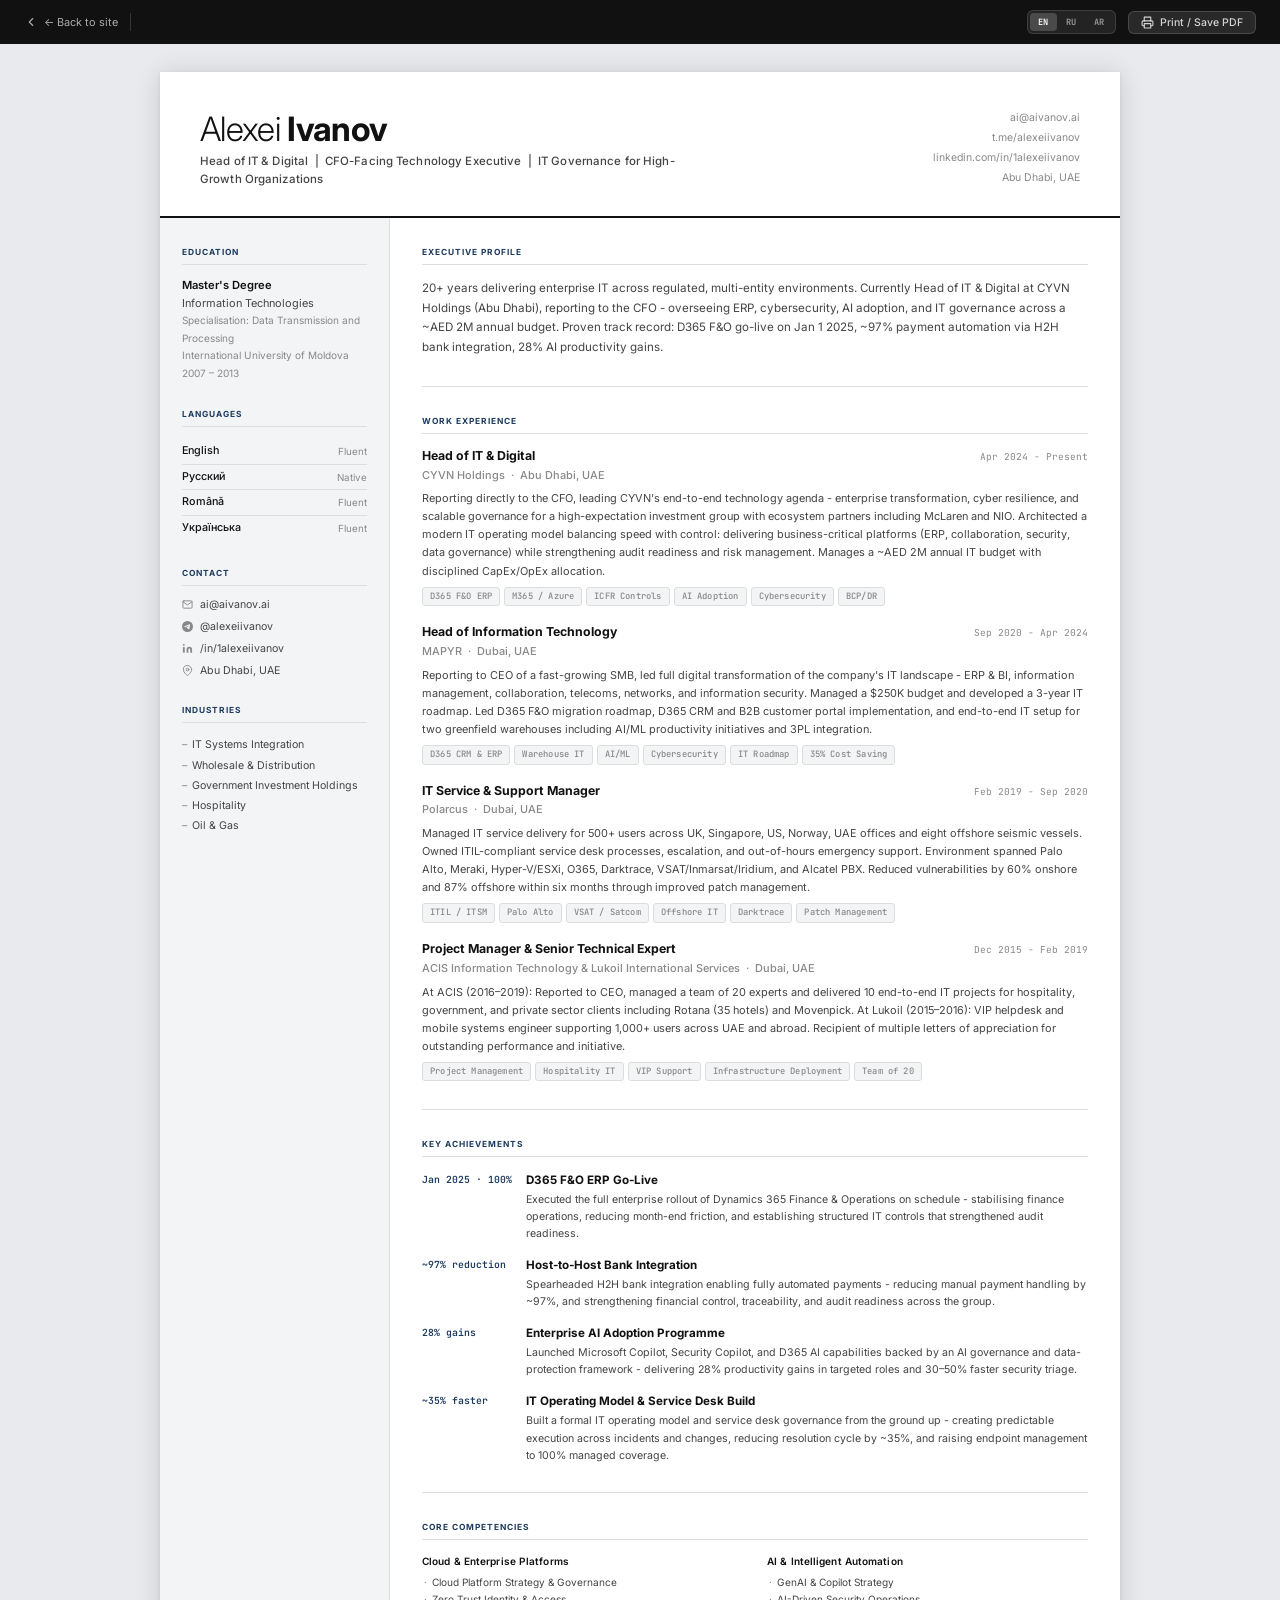
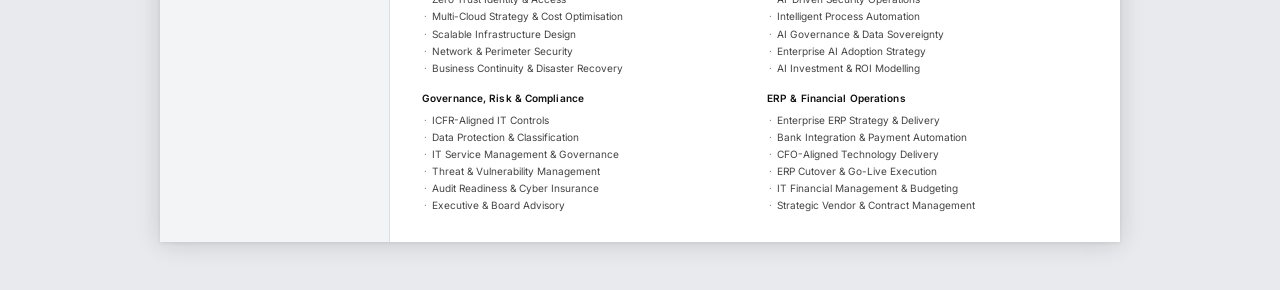
==== cv.html @ a42779e3 "Add multilingual support (EN/RU/AR), CV page, and content improvements - Add full i18n system with t" ====
<!DOCTYPE html>
<html lang="en" dir="ltr" data-lang="en">
<head>
  <meta charset="UTF-8" />
  <meta name="viewport" content="width=device-width, initial-scale=1.0" />
  <title>Alexei Ivanov — CV</title>
  <meta name="robots" content="noindex" />
  <link rel="preconnect" href="https://fonts.googleapis.com" />
  <link rel="preconnect" href="https://fonts.gstatic.com" crossorigin />
  <link href="https://fonts.googleapis.com/css2?family=Inter:wght@300;400;500;600;700&family=JetBrains+Mono:wght@400;500&display=swap" rel="stylesheet" />
  <link rel="icon" type="image/svg+xml" href="favicon.svg" />
  <!-- Google tag (gtag.js) -->
  <script async src="https://www.googletagmanager.com/gtag/js?id=G-F5RWMWG06Z"></script>
  <script>
    window.dataLayer = window.dataLayer || [];
    function gtag(){dataLayer.push(arguments);}
    gtag('js', new Date());
    gtag('config', 'G-F5RWMWG06Z');
  </script>
  <style>
    *, *::before, *::after { box-sizing: border-box; margin: 0; padding: 0; }

    :root {
      --ink:       #111111;
      --ink-2:     #444444;
      --ink-3:     #888888;
      --rule:      #dddddd;
      --sidebar-bg:#f3f4f6;
      --page-bg:   #ffffff;
      --accent:    #1c3a5e;
      --page-w:    960px;
      --font:      'Inter', system-ui, sans-serif;
      --mono:      'JetBrains Mono', monospace;
    }

    html { font-size: 14px; -webkit-text-size-adjust: 100%; }
    body {
      font-family: var(--font);
      background: #e8eaed;
      color: var(--ink-2);
      line-height: 1.55;
      min-height: 100vh;
    }

    a { color: inherit; text-decoration: none; }

    /* ── TOOLBAR ─────────────────────────────────────────────── */
    .toolbar {
      position: sticky;
      top: 0;
      z-index: 100;
      background: var(--ink);
      color: #fff;
      display: flex;
      align-items: center;
      gap: 12px;
      padding: 0 24px;
      height: 44px;
      font-size: 0.78rem;
      print-color-adjust: exact;
    }

    .toolbar__back {
      color: #aaa;
      display: flex;
      align-items: center;
      gap: 6px;
      transition: color 0.2s;
      white-space: nowrap;
    }
    .toolbar__back:hover { color: #fff; }

    .toolbar__sep { width: 1px; height: 18px; background: rgba(255,255,255,0.15); }

    .toolbar__spacer { flex: 1; }

    .lang-switcher {
      display: flex;
      align-items: center;
      background: rgba(255,255,255,0.08);
      border: 1px solid rgba(255,255,255,0.12);
      border-radius: 6px;
      padding: 2px;
      gap: 1px;
    }
    .lang-btn {
      background: transparent;
      border: none;
      color: rgba(255,255,255,0.55);
      font-family: var(--mono);
      font-size: 0.62rem;
      font-weight: 600;
      letter-spacing: 0.06em;
      padding: 3px 8px;
      border-radius: 4px;
      cursor: pointer;
      transition: background 0.15s, color 0.15s;
    }
    .lang-btn:hover { color: #fff; background: rgba(255,255,255,0.1); }
    .lang-btn.active { background: rgba(255,255,255,0.18); color: #fff; }

    .toolbar__print {
      display: flex;
      align-items: center;
      gap: 6px;
      background: rgba(255,255,255,0.1);
      border: 1px solid rgba(255,255,255,0.15);
      border-radius: 6px;
      color: rgba(255,255,255,0.8);
      font-family: var(--font);
      font-size: 0.75rem;
      font-weight: 500;
      padding: 4px 12px;
      cursor: pointer;
      transition: background 0.2s, color 0.2s;
      white-space: nowrap;
    }
    .toolbar__print:hover { background: rgba(255,255,255,0.18); color: #fff; }
    .toolbar__print svg { flex-shrink: 0; }

    /* ── PAGE WRAPPER ────────────────────────────────────────── */
    .page-wrap {
      max-width: var(--page-w);
      margin: 28px auto 48px;
      background: var(--page-bg);
      box-shadow: 0 2px 24px rgba(0,0,0,0.14), 0 1px 4px rgba(0,0,0,0.08);
    }

    /* ── CV HEADER ───────────────────────────────────────────── */
    .cv-header {
      padding: 36px 40px 28px;
      border-bottom: 2px solid var(--ink);
      display: flex;
      align-items: flex-end;
      justify-content: space-between;
      gap: 24px;
    }

    .cv-header__name h1 {
      font-size: 2.4rem;
      font-weight: 300;
      color: var(--ink);
      letter-spacing: -0.02em;
      line-height: 1;
    }
    .cv-header__name h1 strong {
      font-weight: 700;
    }

    .cv-header__title {
      font-size: 0.82rem;
      font-weight: 500;
      color: var(--ink-2);
      margin-top: 8px;
      letter-spacing: 0.01em;
      line-height: 1.5;
      max-width: 480px;
    }

    .cv-header__contact {
      text-align: right;
      font-size: 0.75rem;
      color: var(--ink-3);
      line-height: 1.9;
      flex-shrink: 0;
    }
    .cv-header__contact a { color: var(--ink-3); }
    .cv-header__contact a:hover { color: var(--ink); }

    /* ── TWO-COLUMN BODY ─────────────────────────────────────── */
    .cv-body {
      display: grid;
      grid-template-columns: 230px 1fr;
      min-height: 900px;
    }

    /* ── SIDEBAR ─────────────────────────────────────────────── */
    .cv-sidebar {
      background: var(--sidebar-bg);
      padding: 28px 22px;
      border-right: 1px solid var(--rule);
    }

    .cv-sidebar__section {
      margin-bottom: 26px;
    }

    .cv-section-label {
      font-size: 0.6rem;
      font-weight: 700;
      letter-spacing: 0.12em;
      text-transform: uppercase;
      color: var(--accent);
      border-bottom: 1px solid var(--rule);
      padding-bottom: 5px;
      margin-bottom: 12px;
    }

    .cv-sidebar__item {
      font-size: 0.78rem;
      color: var(--ink-2);
      line-height: 1.6;
      margin-bottom: 6px;
    }

    .cv-sidebar__item strong {
      display: block;
      font-weight: 600;
      color: var(--ink);
      font-size: 0.8rem;
    }

    .cv-sidebar__item .sub {
      font-size: 0.72rem;
      color: var(--ink-3);
    }

    .cv-sidebar__contact-row {
      display: flex;
      align-items: flex-start;
      gap: 7px;
      font-size: 0.76rem;
      color: var(--ink-2);
      margin-bottom: 7px;
      line-height: 1.4;
    }
    .cv-sidebar__contact-row svg {
      flex-shrink: 0;
      margin-top: 1px;
      color: var(--ink-3);
    }

    .cv-lang-row {
      font-size: 0.77rem;
      color: var(--ink-2);
      padding: 4px 0;
      border-bottom: 1px solid var(--rule);
      display: flex;
      justify-content: space-between;
      align-items: center;
    }
    .cv-lang-row:last-child { border-bottom: none; }
    .cv-lang-row span:first-child { font-weight: 500; color: var(--ink); }
    .cv-lang-row span:last-child { font-size: 0.7rem; color: var(--ink-3); }

    .cv-industry-list {
      font-size: 0.76rem;
      color: var(--ink-2);
      line-height: 1.9;
    }
    .cv-industry-list li {
      list-style: none;
      padding-left: 10px;
      position: relative;
    }
    .cv-industry-list li::before {
      content: '–';
      position: absolute;
      left: 0;
      color: var(--ink-3);
    }

    /* ── MAIN ────────────────────────────────────────────────── */
    .cv-main {
      padding: 28px 32px;
    }

    /* ── MAIN SECTION ─────────────────────────────────────────── */
    .cv-main__section {
      margin-bottom: 28px;
      padding-bottom: 28px;
      border-bottom: 1px solid var(--rule);
    }
    .cv-main__section:last-child {
      border-bottom: none;
      margin-bottom: 0;
      padding-bottom: 0;
    }

    .cv-main__label {
      font-size: 0.6rem;
      font-weight: 700;
      letter-spacing: 0.12em;
      text-transform: uppercase;
      color: var(--accent);
      border-bottom: 1px solid var(--rule);
      padding-bottom: 5px;
      margin-bottom: 14px;
    }

    /* Profile */
    .cv-profile p {
      font-size: 0.83rem;
      color: var(--ink-2);
      line-height: 1.7;
    }

    /* Experience */
    .cv-job { margin-bottom: 18px; }
    .cv-job:last-child { margin-bottom: 0; }

    .cv-job__header {
      display: flex;
      align-items: baseline;
      justify-content: space-between;
      gap: 12px;
      margin-bottom: 2px;
    }

    .cv-job__role {
      font-size: 0.88rem;
      font-weight: 700;
      color: var(--ink);
      line-height: 1.3;
    }

    .cv-job__period {
      font-family: var(--mono);
      font-size: 0.68rem;
      color: var(--ink-3);
      white-space: nowrap;
      flex-shrink: 0;
    }

    .cv-job__company {
      font-size: 0.78rem;
      font-weight: 500;
      color: var(--ink-3);
      margin-bottom: 6px;
    }

    .cv-job__desc {
      font-size: 0.78rem;
      color: var(--ink-2);
      line-height: 1.65;
    }

    .cv-job__tags {
      display: flex;
      flex-wrap: wrap;
      gap: 4px;
      margin-top: 7px;
    }

    .cv-job__tag {
      font-size: 0.63rem;
      font-family: var(--mono);
      font-weight: 500;
      color: var(--ink-3);
      background: var(--sidebar-bg);
      border: 1px solid var(--rule);
      border-radius: 3px;
      padding: 2px 7px;
      letter-spacing: 0.02em;
    }

    /* Achievements */
    .cv-ach { margin-bottom: 14px; display: flex; gap: 14px; align-items: flex-start; }
    .cv-ach:last-child { margin-bottom: 0; }

    .cv-ach__metric {
      font-family: var(--mono);
      font-size: 0.7rem;
      font-weight: 600;
      color: var(--accent);
      white-space: nowrap;
      min-width: 90px;
      padding-top: 1px;
    }

    .cv-ach__body { flex: 1; }
    .cv-ach__title {
      font-size: 0.83rem;
      font-weight: 700;
      color: var(--ink);
      margin-bottom: 2px;
    }
    .cv-ach__desc {
      font-size: 0.76rem;
      color: var(--ink-2);
      line-height: 1.6;
    }

    /* Competencies */
    .cv-comp-grid {
      display: grid;
      grid-template-columns: 1fr 1fr;
      gap: 14px 24px;
    }

    .cv-comp-group__title {
      font-size: 0.72rem;
      font-weight: 600;
      color: var(--ink);
      margin-bottom: 5px;
      letter-spacing: 0.01em;
    }

    .cv-comp-list {
      list-style: none;
    }
    .cv-comp-list li {
      font-size: 0.72rem;
      color: var(--ink-2);
      line-height: 1.7;
      padding-left: 10px;
      position: relative;
    }
    .cv-comp-list li::before {
      content: '·';
      position: absolute;
      left: 2px;
      color: var(--ink-3);
    }

    /* ── RTL ─────────────────────────────────────────────────── */
    [dir="rtl"] .cv-body { grid-template-columns: 1fr 230px; }
    [dir="rtl"] .cv-sidebar { border-right: none; border-left: 1px solid var(--rule); }
    [dir="rtl"] .cv-header { flex-direction: row-reverse; }
    [dir="rtl"] .cv-header__contact { text-align: left; }
    [dir="rtl"] .cv-header__title { max-width: none; }
    [dir="rtl"] .cv-job__header { flex-direction: row-reverse; }
    [dir="rtl"] .cv-ach { flex-direction: row-reverse; }
    [dir="rtl"] .cv-ach__metric { text-align: left; }
    [dir="rtl"] .cv-sidebar__contact-row { flex-direction: row-reverse; text-align: right; }
    [dir="rtl"] .cv-lang-row { flex-direction: row-reverse; }
    [dir="rtl"] .cv-industry-list li { padding-left: 0; padding-right: 10px; }
    [dir="rtl"] .cv-industry-list li::before { left: auto; right: 0; }
    [dir="rtl"] .cv-comp-list li { padding-left: 0; padding-right: 10px; }
    [dir="rtl"] .cv-comp-list li::before { left: auto; right: 2px; }
    [dir="rtl"] .cv-sidebar__item { text-align: right; }
    [dir="rtl"] .cv-section-label,
    [dir="rtl"] .cv-main__label { text-align: right; }
    [dir="rtl"] .cv-job__company,
    [dir="rtl"] .cv-job__desc,
    [dir="rtl"] .cv-ach__desc,
    [dir="rtl"] .cv-profile p { text-align: right; }

    /* ── PRINT ───────────────────────────────────────────────── */
    @media print {
      body { background: white; }
      .toolbar { display: none; }
      .page-wrap { box-shadow: none; margin: 0; max-width: 100%; }
      .cv-body { min-height: auto; }
      .cv-main__section { break-inside: avoid; }
      .cv-job { break-inside: avoid; }
      .cv-ach { break-inside: avoid; }
    }

    /* ── RESPONSIVE ──────────────────────────────────────────── */
    @media (max-width: 700px) {
      .page-wrap { margin: 0; box-shadow: none; }
      .cv-body { grid-template-columns: 1fr; }
      .cv-sidebar { border-right: none; border-bottom: 1px solid var(--rule); }
      .cv-header { flex-direction: column; align-items: flex-start; }
      .cv-header__contact { text-align: left; }
      .cv-comp-grid { grid-template-columns: 1fr; }
      [dir="rtl"] .cv-body { grid-template-columns: 1fr; }
      [dir="rtl"] .cv-sidebar { border-left: none; border-bottom: 1px solid var(--rule); }
    }
  </style>
</head>
<body>

  <!-- Toolbar -->
  <div class="toolbar">
    <a href="index.html" class="toolbar__back">
      <svg width="14" height="14" viewBox="0 0 24 24" fill="none" stroke="currentColor" stroke-width="2" stroke-linecap="round" stroke-linejoin="round" aria-hidden="true"><polyline points="15 18 9 12 15 6"/></svg>
      <span data-i18n="cv_back">← Back to site</span>
    </a>
    <div class="toolbar__sep"></div>
    <div class="toolbar__spacer"></div>
    <div class="lang-switcher" aria-label="Language">
      <button class="lang-btn active" data-lang="en">EN</button>
      <button class="lang-btn" data-lang="ru">RU</button>
      <button class="lang-btn" data-lang="ar">AR</button>
    </div>
    <button class="toolbar__print" onclick="window.print()">
      <svg width="13" height="13" viewBox="0 0 24 24" fill="none" stroke="currentColor" stroke-width="2" stroke-linecap="round" stroke-linejoin="round" aria-hidden="true"><polyline points="6 9 6 2 18 2 18 9"/><path d="M6 18H4a2 2 0 0 1-2-2v-5a2 2 0 0 1 2-2h16a2 2 0 0 1 2 2v5a2 2 0 0 1-2 2h-2"/><rect x="6" y="14" width="12" height="8"/></svg>
      <span data-i18n="cv_print">Print / Save PDF</span>
    </button>
  </div>

  <!-- CV Document -->
  <div class="page-wrap">

    <!-- Header -->
    <header class="cv-header">
      <div class="cv-header__name">
        <h1>Alexei <strong>Ivanov</strong></h1>
        <p class="cv-header__title" data-i18n="hero_title">Head of IT &amp; Digital | CFO-Facing Technology Executive | IT Governance for High-Growth Organizations</p>
      </div>
      <div class="cv-header__contact">
        <a href="mailto:ai@aivanov.ai">ai@aivanov.ai</a><br/>
        <a href="https://t.me/alexeiivanov" target="_blank" rel="noopener">t.me/alexeiivanov</a><br/>
        <a href="https://www.linkedin.com/in/1alexeiivanov/" target="_blank" rel="noopener">linkedin.com/in/1alexeiivanov</a><br/>
        <span data-i18n="contact_loc_value">Abu Dhabi, UAE</span>
      </div>
    </header>

    <!-- Body -->
    <div class="cv-body">

      <!-- Sidebar -->
      <aside class="cv-sidebar">

        <!-- Education -->
        <div class="cv-sidebar__section">
          <div class="cv-section-label" data-i18n="cv_education_label">Education</div>
          <div class="cv-sidebar__item">
            <strong data-i18n="edu_badge">Master's Degree</strong>
            <span data-i18n="edu_degree">Information Technologies</span><br/>
            <span class="sub" data-i18n="edu_spec">Specialisation: Data Transmission and Processing</span><br/>
            <span class="sub" data-i18n="edu_institution">Technical University · Ukraine</span><br/>
            <span class="sub" data-i18n="edu_period">2000 – 2005</span>
          </div>
        </div>

        <!-- Languages -->
        <div class="cv-sidebar__section">
          <div class="cv-section-label" data-i18n="cv_languages_label">Languages</div>
          <div class="cv-lang-row"><span>English</span><span data-i18n="cv_lang_en_level">Fluent</span></div>
          <div class="cv-lang-row"><span>Русский</span><span data-i18n="cv_lang_ru_level">Native</span></div>
          <div class="cv-lang-row"><span>Română</span><span data-i18n="cv_lang_ro_level">Fluent</span></div>
          <div class="cv-lang-row"><span>Українська</span><span data-i18n="cv_lang_ua_level">Fluent</span></div>
        </div>

        <!-- Contact -->
        <div class="cv-sidebar__section">
          <div class="cv-section-label" data-i18n="cv_contact_label">Contact</div>
          <div class="cv-sidebar__contact-row">
            <svg width="11" height="11" viewBox="0 0 24 24" fill="none" stroke="currentColor" stroke-width="2" stroke-linecap="round" stroke-linejoin="round" aria-hidden="true"><path d="M4 4h16c1.1 0 2 .9 2 2v12c0 1.1-.9 2-2 2H4c-1.1 0-2-.9-2-2V6c0-1.1.9-2 2-2z"/><polyline points="22,6 12,13 2,6"/></svg>
            <a href="mailto:ai@aivanov.ai">ai@aivanov.ai</a>
          </div>
          <div class="cv-sidebar__contact-row">
            <svg width="11" height="11" viewBox="0 0 24 24" fill="currentColor" stroke="none" aria-hidden="true"><path d="M11.944 0A12 12 0 0 0 0 12a12 12 0 0 0 12 12 12 12 0 0 0 12-12A12 12 0 0 0 12 0h-.056zm4.962 7.224c.1-.002.321.023.465.14a.506.506 0 0 1 .171.325c.016.093.036.306.02.472-.18 1.898-.962 6.502-1.36 8.627-.168.9-.499 1.201-.82 1.23-.696.065-1.225-.46-1.9-.902-1.056-.693-1.653-1.124-2.678-1.8-1.185-.78-.417-1.21.258-1.91.177-.184 3.247-2.977 3.307-3.23.007-.032.014-.15-.056-.212s-.174-.041-.249-.024c-.106.024-1.793 1.14-5.061 3.345-.479.33-.913.49-1.302.48-.428-.008-1.252-.241-1.865-.44-.752-.245-1.349-.374-1.297-.789.027-.216.325-.437.893-.663 3.498-1.524 5.83-2.529 6.998-3.014 3.332-1.386 4.025-1.627 4.476-1.635z"/></svg>
            <a href="https://t.me/alexeiivanov" target="_blank" rel="noopener">@alexeiivanov</a>
          </div>
          <div class="cv-sidebar__contact-row">
            <svg width="11" height="11" viewBox="0 0 24 24" fill="currentColor" aria-hidden="true"><path d="M16 8a6 6 0 0 1 6 6v7h-4v-7a2 2 0 0 0-2-2 2 2 0 0 0-2 2v7h-4v-7a6 6 0 0 1 6-6z"/><rect x="2" y="9" width="4" height="12"/><circle cx="4" cy="4" r="2"/></svg>
            <a href="https://www.linkedin.com/in/1alexeiivanov/" target="_blank" rel="noopener">/in/1alexeiivanov</a>
          </div>
          <div class="cv-sidebar__contact-row">
            <svg width="11" height="11" viewBox="0 0 24 24" fill="none" stroke="currentColor" stroke-width="2" stroke-linecap="round" stroke-linejoin="round" aria-hidden="true"><path d="M21 10c0 7-9 13-9 13s-9-6-9-13a9 9 0 0 1 18 0z"/><circle cx="12" cy="10" r="3"/></svg>
            <span data-i18n="contact_loc_value">Abu Dhabi, UAE</span>
          </div>
        </div>

        <!-- Industries -->
        <div class="cv-sidebar__section">
          <div class="cv-section-label" data-i18n="cv_industry_label">Industries</div>
          <ul class="cv-industry-list">
            <li data-i18n="sector_1">IT Systems Integration</li>
            <li data-i18n="sector_3">Wholesale &amp; Distribution</li>
            <li data-i18n="sector_4">Government Investment Holdings</li>
            <li data-i18n="sector_5">Hospitality</li>
            <li>Oil &amp; Gas</li>
          </ul>
        </div>

      </aside>

      <!-- Main -->
      <main class="cv-main">

        <!-- Profile -->
        <section class="cv-main__section">
          <div class="cv-main__label" data-i18n="cv_profile_label">Executive Profile</div>
          <div class="cv-profile">
            <p data-i18n="cv_summary">20+ years delivering enterprise IT...</p>
          </div>
        </section>

        <!-- Experience -->
        <section class="cv-main__section">
          <div class="cv-main__label" data-i18n="cv_experience_label">Work Experience</div>

          <div class="cv-job">
            <div class="cv-job__header">
              <div class="cv-job__role" data-i18n-html="job1_role">Head of IT &amp; Digital</div>
              <div class="cv-job__period" data-i18n="job1_period">Apr 2024 — Present</div>
            </div>
            <div class="cv-job__company" data-i18n-html="job1_company">CYVN Holdings · Abu Dhabi, UAE</div>
            <div class="cv-job__desc" data-i18n="job1_desc">Reporting directly to the CFO...</div>
            <div class="cv-job__tags" data-i18n-tags="job1_tags"></div>
          </div>

          <div class="cv-job">
            <div class="cv-job__header">
              <div class="cv-job__role" data-i18n="job2_role">Head of Information Technology</div>
              <div class="cv-job__period" data-i18n="job2_period">Sep 2020 — Apr 2024</div>
            </div>
            <div class="cv-job__company" data-i18n-html="job2_company">MAPYR · Dubai, UAE</div>
            <div class="cv-job__desc" data-i18n="job2_desc">Reporting to CEO...</div>
            <div class="cv-job__tags" data-i18n-tags="job2_tags"></div>
          </div>

          <div class="cv-job">
            <div class="cv-job__header">
              <div class="cv-job__role" data-i18n-html="job3_role">IT Service &amp; Support Manager</div>
              <div class="cv-job__period" data-i18n="job3_period">Feb 2019 — Sep 2020</div>
            </div>
            <div class="cv-job__company" data-i18n-html="job3_company">Polarcus · Dubai, UAE</div>
            <div class="cv-job__desc" data-i18n="job3_desc">Managed IT service delivery...</div>
            <div class="cv-job__tags" data-i18n-tags="job3_tags"></div>
          </div>

          <div class="cv-job">
            <div class="cv-job__header">
              <div class="cv-job__role" data-i18n-html="job4_role">Project Manager &amp; Senior Technical Expert</div>
              <div class="cv-job__period" data-i18n="job4_period">Dec 2015 — Feb 2019</div>
            </div>
            <div class="cv-job__company" data-i18n-html="job4_company">ACIS IT &amp; Lukoil International Services · Dubai, UAE</div>
            <div class="cv-job__desc" data-i18n="job4_desc">At ACIS...</div>
            <div class="cv-job__tags" data-i18n-tags="job4_tags"></div>
          </div>

        </section>

        <!-- Achievements -->
        <section class="cv-main__section">
          <div class="cv-main__label" data-i18n="cv_achievements_label">Key Achievements</div>

          <div class="cv-ach">
            <div class="cv-ach__metric">Jan 2025 · 100%</div>
            <div class="cv-ach__body">
              <div class="cv-ach__title" data-i18n-html="ach1_title">D365 F&amp;O ERP Go-Live</div>
              <div class="cv-ach__desc" data-i18n="ach1_desc">Executed the full enterprise rollout...</div>
            </div>
          </div>

          <div class="cv-ach">
            <div class="cv-ach__metric">~97% reduction</div>
            <div class="cv-ach__body">
              <div class="cv-ach__title" data-i18n="ach2_title">Host-to-Host Bank Integration</div>
              <div class="cv-ach__desc" data-i18n="ach2_desc">Spearheaded H2H bank integration...</div>
            </div>
          </div>

          <div class="cv-ach">
            <div class="cv-ach__metric">28% gains</div>
            <div class="cv-ach__body">
              <div class="cv-ach__title" data-i18n="ach3_title">Enterprise AI Adoption Programme</div>
              <div class="cv-ach__desc" data-i18n="ach3_desc">Launched Microsoft Copilot...</div>
            </div>
          </div>

          <div class="cv-ach">
            <div class="cv-ach__metric">~35% faster</div>
            <div class="cv-ach__body">
              <div class="cv-ach__title" data-i18n-html="ach4_title">IT Operating Model &amp; Service Desk</div>
              <div class="cv-ach__desc" data-i18n="ach4_desc">Built a formal IT operating model...</div>
            </div>
          </div>

        </section>

        <!-- Competencies -->
        <section class="cv-main__section">
          <div class="cv-main__label" data-i18n="cv_competencies_label">Core Competencies</div>
          <div class="cv-comp-grid">

            <div class="cv-comp-group">
              <div class="cv-comp-group__title" data-i18n-html="cg1_title">Cloud &amp; Enterprise Platforms</div>
              <ul class="cv-comp-list">
                <li data-i18n-html="c1_1">Cloud Platform Strategy &amp; Governance</li>
                <li data-i18n-html="c1_2">Zero Trust Identity &amp; Access</li>
                <li data-i18n-html="c1_3">Multi-Cloud Strategy &amp; Cost Optimisation</li>
                <li data-i18n="c1_4">Scalable Infrastructure Design</li>
                <li data-i18n-html="c1_5">Network &amp; Perimeter Security</li>
                <li data-i18n-html="c1_6">Business Continuity &amp; DR</li>
              </ul>
            </div>

            <div class="cv-comp-group">
              <div class="cv-comp-group__title" data-i18n-html="cg2_title">AI &amp; Intelligent Automation</div>
              <ul class="cv-comp-list">
                <li data-i18n-html="c2_1">GenAI &amp; Copilot Strategy</li>
                <li data-i18n="c2_2">AI-Driven Security Operations</li>
                <li data-i18n="c2_3">Intelligent Process Automation</li>
                <li data-i18n-html="c2_4">AI Governance &amp; Data Sovereignty</li>
                <li data-i18n="c2_5">Enterprise AI Adoption Strategy</li>
                <li data-i18n-html="c2_6">AI Investment &amp; ROI Modelling</li>
              </ul>
            </div>

            <div class="cv-comp-group">
              <div class="cv-comp-group__title" data-i18n-html="cg3_title">Governance, Risk &amp; Compliance</div>
              <ul class="cv-comp-list">
                <li data-i18n="c3_1">ICFR-Aligned IT Controls</li>
                <li data-i18n-html="c3_2">Data Protection &amp; Classification</li>
                <li data-i18n-html="c3_3">IT Service Management &amp; Governance</li>
                <li data-i18n-html="c3_4">Threat &amp; Vulnerability Management</li>
                <li data-i18n-html="c3_5">Audit Readiness &amp; Cyber Insurance</li>
                <li data-i18n-html="c3_6">Executive &amp; Board Advisory</li>
              </ul>
            </div>

            <div class="cv-comp-group">
              <div class="cv-comp-group__title" data-i18n-html="cg4_title">ERP &amp; Financial Operations</div>
              <ul class="cv-comp-list">
                <li data-i18n-html="c4_1">Enterprise ERP Strategy &amp; Delivery</li>
                <li data-i18n-html="c4_2">Bank Integration &amp; Payment Automation</li>
                <li data-i18n="c4_3">CFO-Aligned Technology Delivery</li>
                <li data-i18n-html="c4_4">ERP Cutover &amp; Go-Live Execution</li>
                <li data-i18n-html="c4_5">IT Financial Management &amp; Budgeting</li>
                <li data-i18n-html="c4_6">Strategic Vendor &amp; Contract Management</li>
              </ul>
            </div>

          </div>
        </section>

      </main>
    </div><!-- /cv-body -->
  </div><!-- /page-wrap -->

  <script src="translations.js"></script>
  <script>
    /* ── i18n ── */
    function applyLang(lang) {
      if (!window.TRANS || !window.TRANS[lang]) return;
      const T = window.TRANS[lang];
      const html = document.documentElement;
      html.setAttribute('lang', lang === 'ar' ? 'ar' : lang === 'ru' ? 'ru' : 'en');
      html.setAttribute('dir',  lang === 'ar' ? 'rtl' : 'ltr');
      html.setAttribute('data-lang', lang);

      document.querySelectorAll('[data-i18n]').forEach(el => {
        const v = T[el.getAttribute('data-i18n')];
        if (v !== undefined) el.textContent = v;
      });
      document.querySelectorAll('[data-i18n-html]').forEach(el => {
        const v = T[el.getAttribute('data-i18n-html')];
        if (v !== undefined) el.innerHTML = v;
      });
      document.querySelectorAll('[data-i18n-tags]').forEach(el => {
        const v = T[el.getAttribute('data-i18n-tags')];
        if (Array.isArray(v)) {
          el.innerHTML = v.map(t => `<span class="cv-job__tag">${t}</span>`).join('');
        }
      });
      document.querySelectorAll('.lang-btn').forEach(btn => {
        btn.classList.toggle('active', btn.getAttribute('data-lang') === lang);
      });
      localStorage.setItem('lang', lang);
    }

    (function init() {
      const saved = localStorage.getItem('lang') || 'en';
      applyLang(saved);
      document.querySelectorAll('.lang-btn').forEach(btn => {
        btn.addEventListener('click', () => applyLang(btn.getAttribute('data-lang')));
      });
    })();
  </script>
</body>
</html>
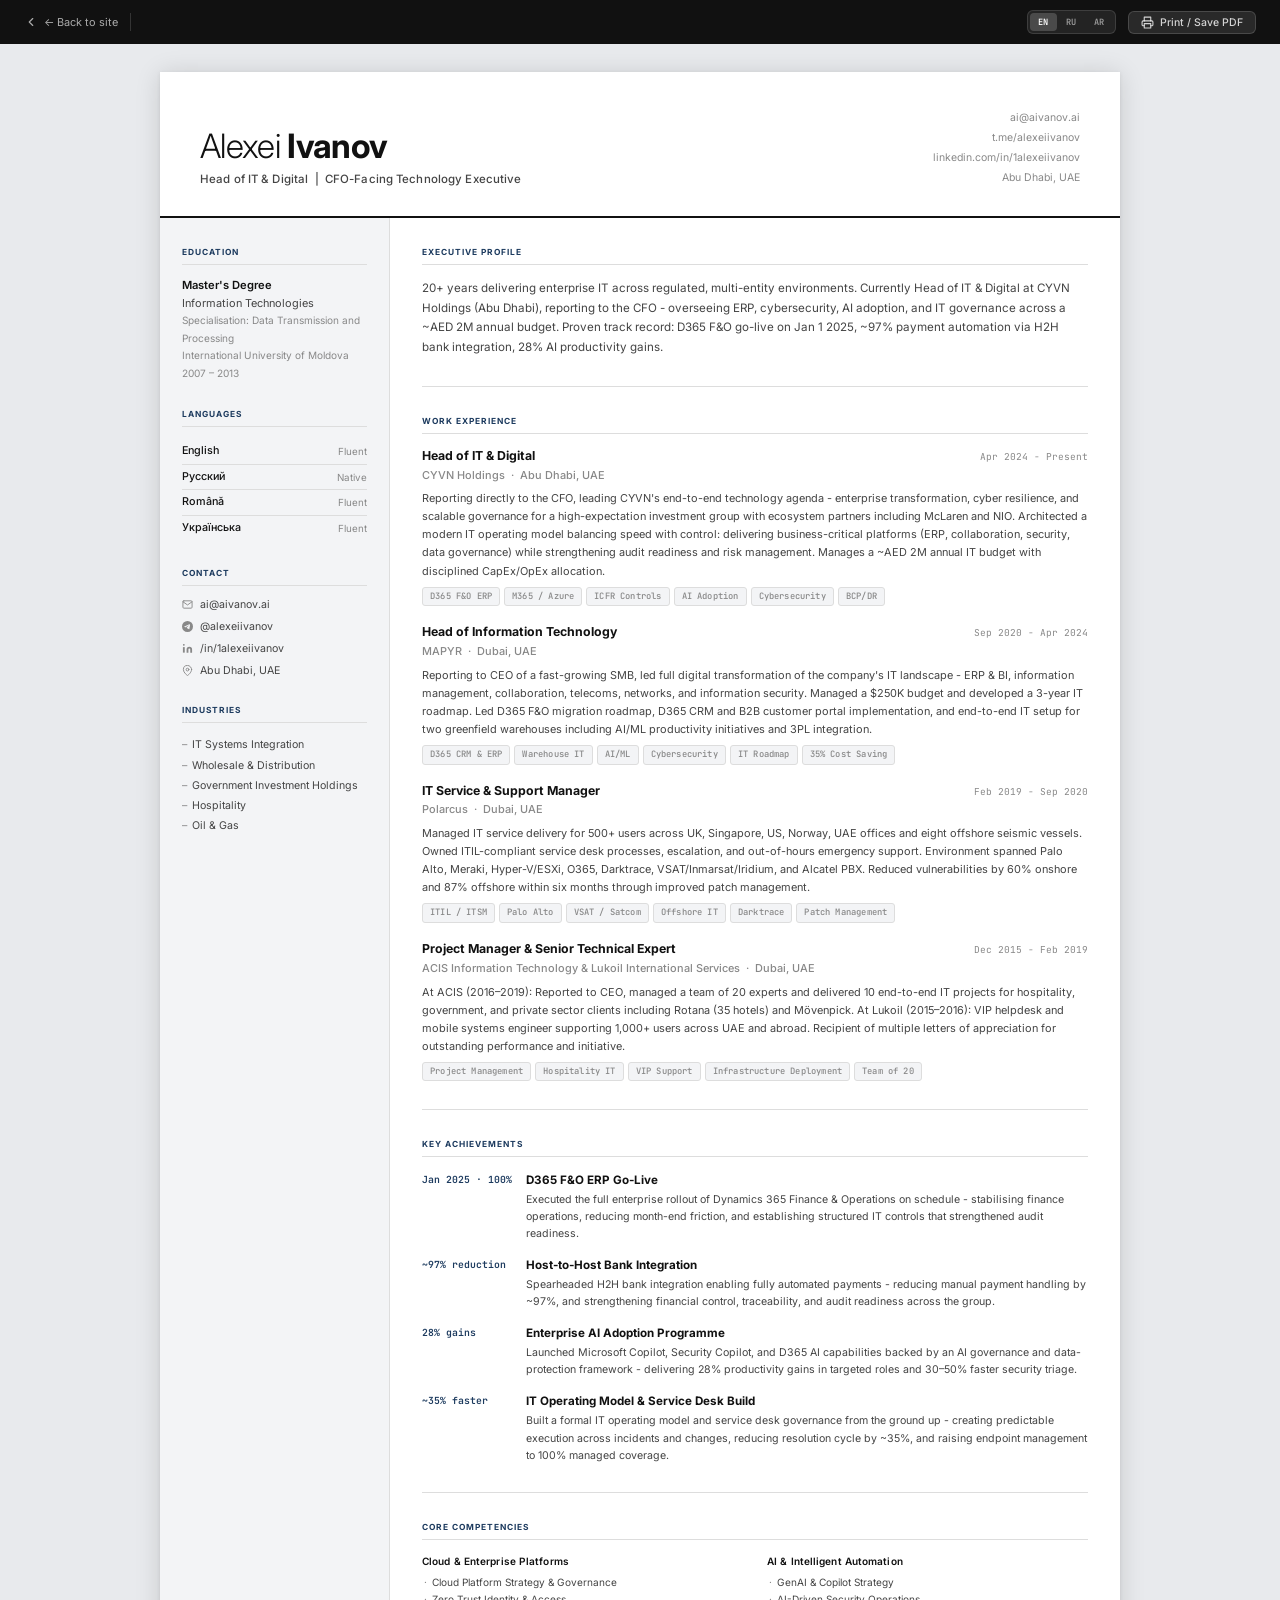
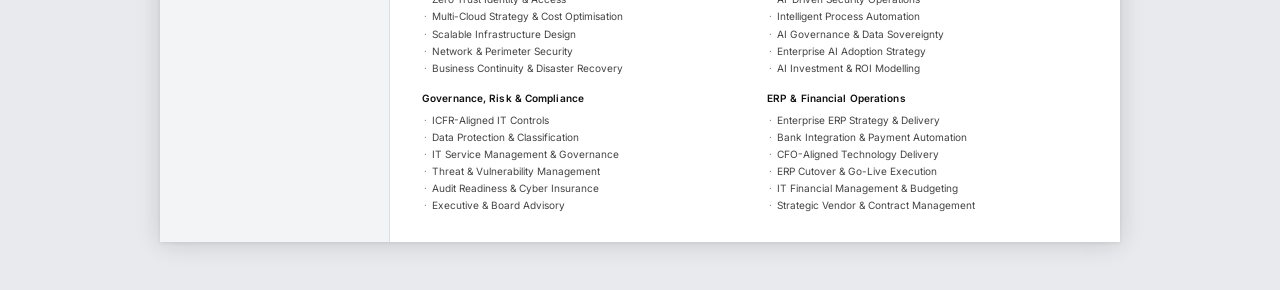
==== commit b3106948: "Polish site: performance, accessibility, copy & footer redesign - Preload hero photo for faster LCP " ====
--- a/cv.html
+++ b/cv.html
@@ -414,8 +414,9 @@
     }
 
     /* ── RTL ─────────────────────────────────────────────────── */
-    [dir="rtl"] .cv-body { grid-template-columns: 1fr 230px; }
-    [dir="rtl"] .cv-sidebar { border-right: none; border-left: 1px solid var(--rule); }
+    [dir="rtl"] .cv-body { grid-template-columns: 1fr 230px; direction: ltr; }
+    [dir="rtl"] .cv-sidebar { grid-column: 2; grid-row: 1; direction: rtl; border-right: none; border-left: 1px solid var(--rule); }
+    [dir="rtl"] .cv-main { grid-column: 1; grid-row: 1; direction: rtl; }
     [dir="rtl"] .cv-header { flex-direction: row-reverse; }
     [dir="rtl"] .cv-header__contact { text-align: left; }
     [dir="rtl"] .cv-header__title { max-width: none; }
@@ -437,9 +438,23 @@
     [dir="rtl"] .cv-profile p { text-align: right; }
 
     /* ── PRINT ───────────────────────────────────────────────── */
+    /* Arabic notice */
+    .ar-notice {
+      display: none;
+      text-align: center;
+      font-size: 0.7rem;
+      color: rgba(180, 140, 30, 0.85);
+      background: rgba(255, 248, 220, 0.6);
+      border-bottom: 1px solid rgba(180, 140, 30, 0.2);
+      padding: 5px 20px;
+      line-height: 1.5;
+    }
+    [data-lang="ar"] .ar-notice { display: block; }
+
     @media print {
       body { background: white; }
       .toolbar { display: none; }
+      .ar-notice { display: none; }
       .page-wrap { box-shadow: none; margin: 0; max-width: 100%; }
       .cv-body { min-height: auto; }
       .cv-main__section { break-inside: avoid; }
@@ -481,6 +496,11 @@
     </button>
   </div>
 
+  <!-- Arabic translation notice -->
+  <div class="ar-notice">
+    <span data-i18n="ar_notice"></span>
+  </div>
+
   <!-- CV Document -->
   <div class="page-wrap">
 
@@ -488,7 +508,7 @@
     <header class="cv-header">
       <div class="cv-header__name">
         <h1>Alexei <strong>Ivanov</strong></h1>
-        <p class="cv-header__title" data-i18n="hero_title">Head of IT &amp; Digital | CFO-Facing Technology Executive | IT Governance for High-Growth Organizations</p>
+        <p class="cv-header__title" data-i18n="hero_title">Head of IT &amp; Digital | CFO-Facing Technology Executive | IT Governance for High-Growth Organisations</p>
       </div>
       <div class="cv-header__contact">
         <a href="mailto:ai@aivanov.ai">ai@aivanov.ai</a><br/>
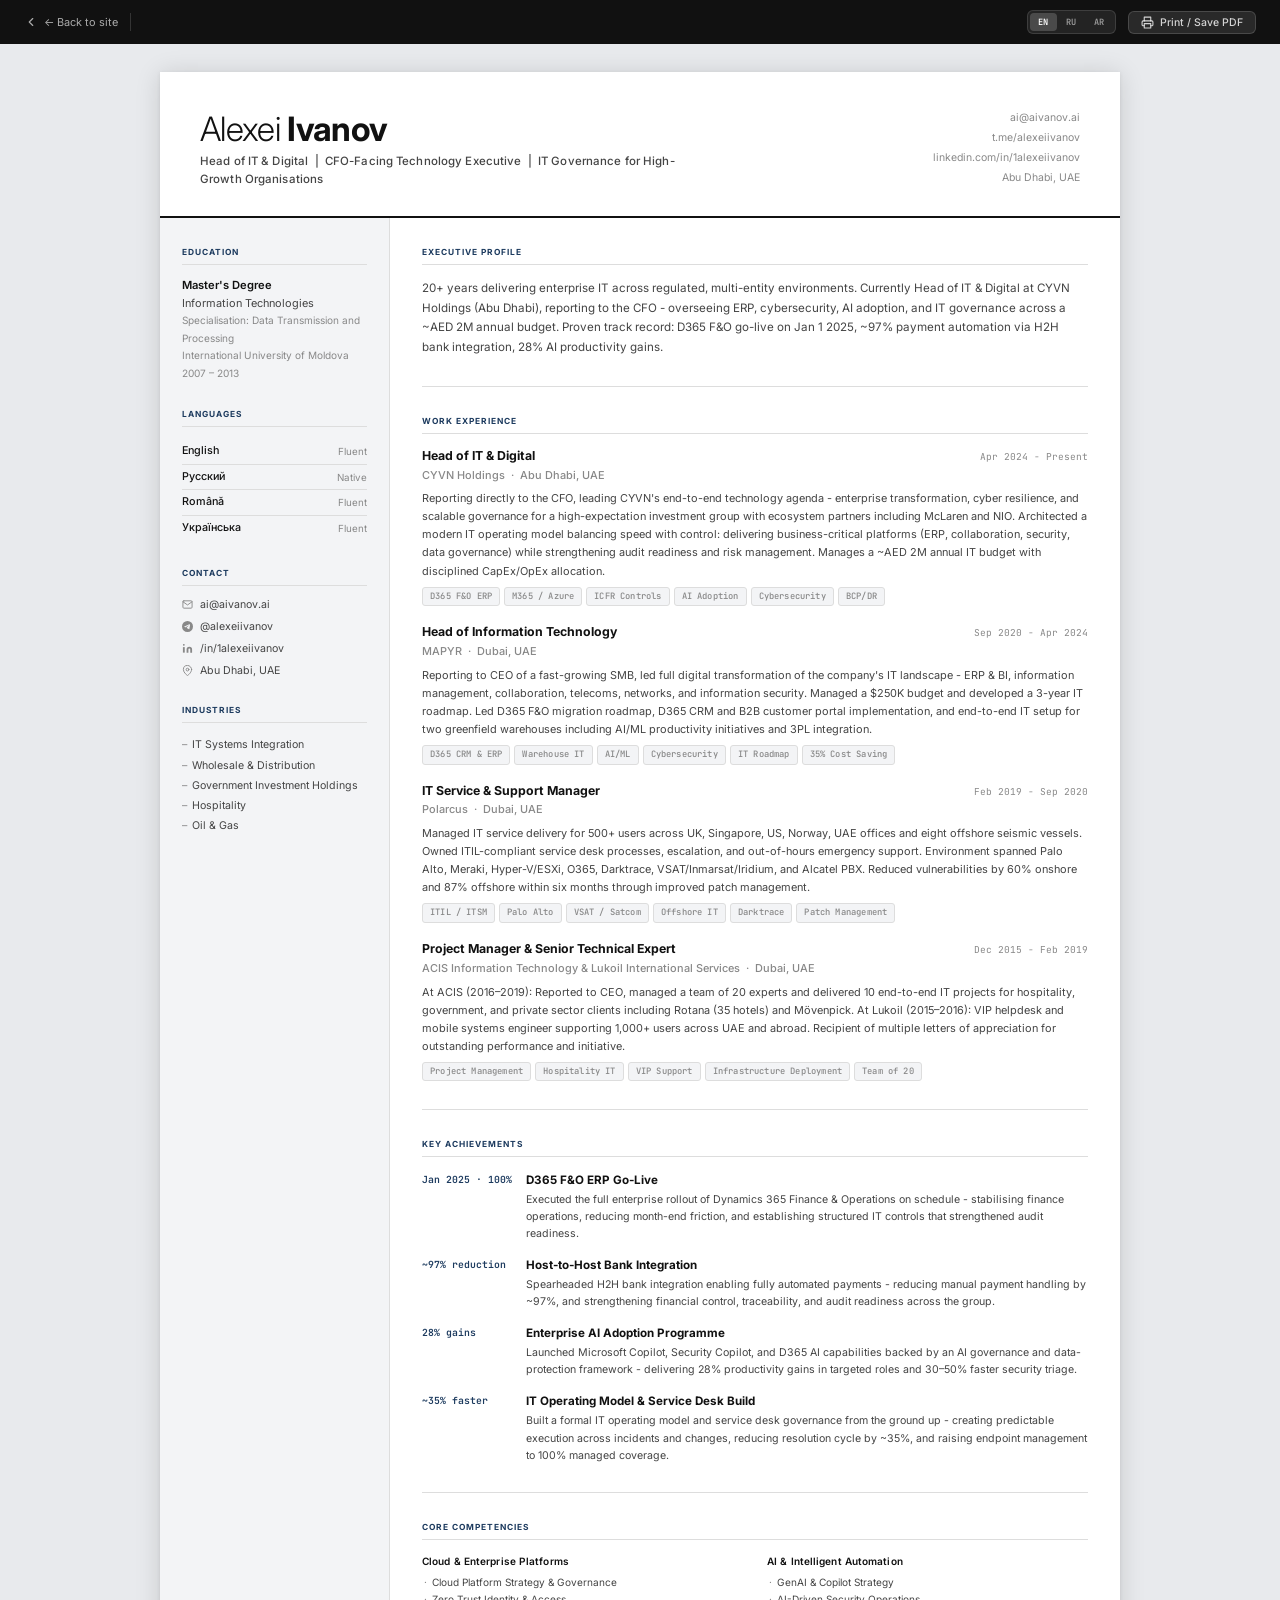
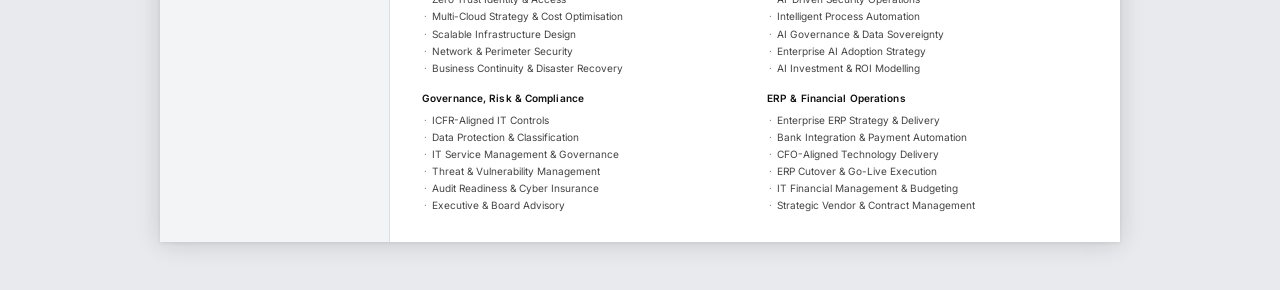
==== commit 9c313707: "Fix CV education fallback, correct Arabic/Russian copy, add trilingual CV title - cv.html: replace s" ====
--- a/cv.html
+++ b/cv.html
@@ -508,7 +508,7 @@
     <header class="cv-header">
       <div class="cv-header__name">
         <h1>Alexei <strong>Ivanov</strong></h1>
-        <p class="cv-header__title" data-i18n="hero_title">Head of IT &amp; Digital | CFO-Facing Technology Executive | IT Governance for High-Growth Organisations</p>
+        <p class="cv-header__title" data-i18n="cv_title">Head of IT &amp; Digital | CFO-Facing Technology Executive | IT Governance for High-Growth Organisations</p>
       </div>
       <div class="cv-header__contact">
         <a href="mailto:ai@aivanov.ai">ai@aivanov.ai</a><br/>
@@ -531,8 +531,8 @@
             <strong data-i18n="edu_badge">Master's Degree</strong>
             <span data-i18n="edu_degree">Information Technologies</span><br/>
             <span class="sub" data-i18n="edu_spec">Specialisation: Data Transmission and Processing</span><br/>
-            <span class="sub" data-i18n="edu_institution">Technical University · Ukraine</span><br/>
-            <span class="sub" data-i18n="edu_period">2000 – 2005</span>
+            <span class="sub" data-i18n="edu_institution">International University of Moldova</span><br/>
+            <span class="sub" data-i18n="edu_period">2007 – 2013</span>
           </div>
         </div>
 
